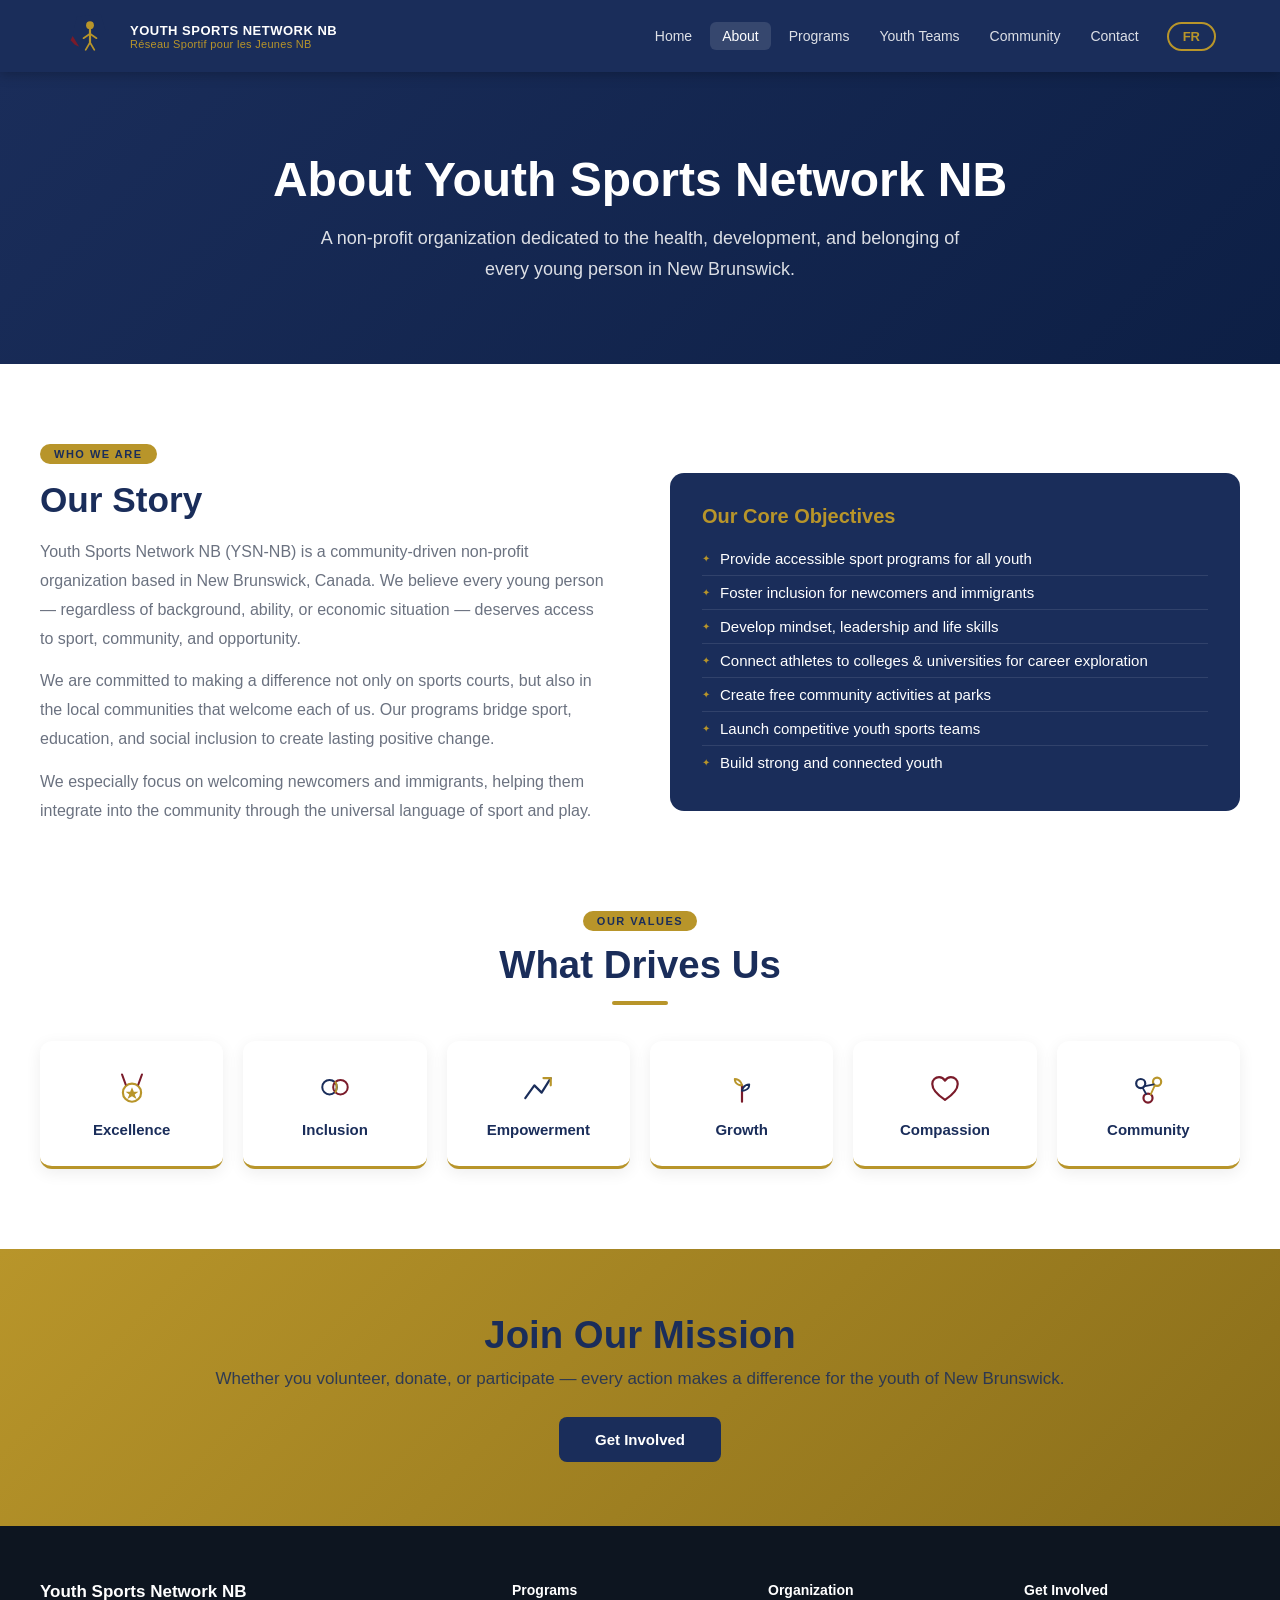
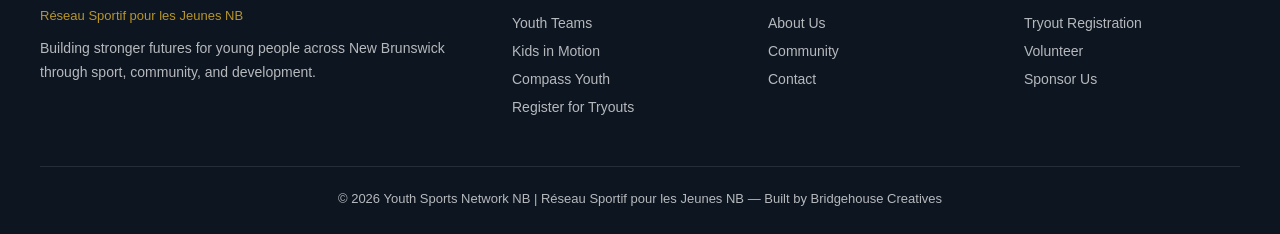
==== about.html @ af583e1d "Sharpen Core Objectives copy on About page Replace the vague "build a healthier, more connected NB" " ====
<!DOCTYPE html>
<html lang="en">
<head>
  <meta charset="UTF-8" />
  <meta name="viewport" content="width=device-width, initial-scale=1.0" />
  <title>About — Youth Sports Network NB</title>
  <link rel="stylesheet" href="style.css" />
</head>
<body>

<!-- HEADER -->
<header>
  <div class="header-inner">
    <a class="logo-wrap" href="index.html">
      <svg class="logo-svg" viewBox="0 0 120 120" xmlns="http://www.w3.org/2000/svg">
        <polygon points="30,15 85,10 95,45 80,75 60,90 35,85 20,60 25,35" fill="#1a2d5a"/>
        <polygon points="20,60 35,85 25,80 15,70" fill="#7a1b2a"/>
        <ellipse cx="60" cy="35" rx="9" ry="9" fill="#b8952a"/>
        <line x1="60" y1="44" x2="60" y2="75" stroke="#b8952a" stroke-width="5" stroke-linecap="round"/>
        <line x1="60" y1="55" x2="45" y2="65" stroke="#b8952a" stroke-width="4" stroke-linecap="round"/>
        <line x1="60" y1="55" x2="75" y2="65" stroke="#b8952a" stroke-width="4" stroke-linecap="round"/>
        <line x1="60" y1="75" x2="50" y2="92" stroke="#b8952a" stroke-width="4" stroke-linecap="round"/>
        <line x1="60" y1="75" x2="70" y2="92" stroke="#b8952a" stroke-width="4" stroke-linecap="round"/>
      </svg>
      <div class="logo-text">
        <div class="en-name" data-en="YOUTH SPORTS NETWORK NB" data-fr="RÉSEAU SPORTIF JEUNES NB">YOUTH SPORTS NETWORK NB</div>
        <div class="fr-name" data-en="Réseau Sportif pour les Jeunes NB" data-fr="Youth Sports Network NB">Réseau Sportif pour les Jeunes NB</div>
      </div>
    </a>
    <div class="hamburger" onclick="toggleNav()"><span></span><span></span><span></span></div>
    <nav id="main-nav">
      <a href="index.html" data-en="Home" data-fr="Accueil">Home</a>
      <a href="about.html" class="active" data-en="About" data-fr="À propos">About</a>
      <a href="programs.html" data-en="Programs" data-fr="Programmes">Programs</a>
      <a href="teams.html" data-en="Youth Teams" data-fr="Équipes Jeunes">Youth Teams</a>
      <a href="community.html" data-en="Community" data-fr="Communauté">Community</a>
      <a href="contact.html" data-en="Contact" data-fr="Contact">Contact</a>
      <button class="lang-btn" onclick="toggleLang()" id="lang-toggle">FR</button>
    </nav>
  </div>
</header>

<!-- PAGE HERO -->
<section class="page-hero">
  <h1 data-en="About Youth Sports Network NB" data-fr="À Propos du Réseau Sportif Jeunes NB">About Youth Sports Network NB</h1>
  <p data-en="A non-profit organization dedicated to the health, development, and belonging of every young person in New Brunswick." data-fr="Un organisme sans but lucratif dédié à la santé, au développement et à l'appartenance de chaque jeune au Nouveau-Brunswick.">A non-profit organization dedicated to the health, development, and belonging of every young person in New Brunswick.</p>
</section>

<!-- WHO WE ARE -->
<section class="section">
  <div class="container">
    <div class="two-col" style="margin-bottom:72px;">
      <div class="text-block">
        <span class="tag-inline" data-en="Who We Are" data-fr="Qui Nous Sommes">Who We Are</span>
        <h2 data-en="Our Story" data-fr="Notre Histoire">Our Story</h2>
        <p data-en="Youth Sports Network NB (YSN-NB) is a community-driven non-profit organization based in New Brunswick, Canada. We believe every young person — regardless of background, ability, or economic situation — deserves access to sport, community, and opportunity." data-fr="Le Réseau Sportif pour les Jeunes NB (YSN-NB) est un organisme sans but lucratif axé sur la communauté, établi au Nouveau-Brunswick, Canada. Nous croyons que chaque jeune — quelle que soit son origine, ses capacités ou sa situation économique — mérite d'avoir accès au sport, à la communauté et aux opportunités.">Youth Sports Network NB (YSN-NB) is a community-driven non-profit organization based in New Brunswick, Canada. We believe every young person — regardless of background, ability, or economic situation — deserves access to sport, community, and opportunity.</p>
        <p data-en="We are committed to making a difference not only on sports courts, but also in the local communities that welcome each of us. Our programs bridge sport, education, and social inclusion to create lasting positive change." data-fr="Nous nous engageons à faire une différence non seulement sur les terrains de sport, mais aussi dans les communautés locales qui nous accueillent. Nos programmes unissent sport, éducation et inclusion sociale pour créer un changement positif durable.">We are committed to making a difference not only on sports courts, but also in the local communities that welcome each of us. Our programs bridge sport, education, and social inclusion to create lasting positive change.</p>
        <p data-en="We especially focus on welcoming newcomers and immigrants, helping them integrate into the community through the universal language of sport and play." data-fr="Nous nous concentrons particulièrement sur l'accueil des nouveaux arrivants et des immigrants, en les aidant à s'intégrer dans la communauté grâce au langage universel du sport et du jeu.">We especially focus on welcoming newcomers and immigrants, helping them integrate into the community through the universal language of sport and play.</p>
      </div>
      <div class="highlight-box">
        <h3 data-en="Our Core Objectives" data-fr="Nos Objectifs Principaux">Our Core Objectives</h3>
        <ul>
          <li data-en="Provide accessible sport programs for all youth" data-fr="Offrir des programmes sportifs accessibles à tous les jeunes">Provide accessible sport programs for all youth</li>
          <li data-en="Foster inclusion for newcomers and immigrants" data-fr="Favoriser l'inclusion des nouveaux arrivants et immigrants">Foster inclusion for newcomers and immigrants</li>
          <li data-en="Develop mindset, leadership and life skills" data-fr="Développer la mentalité, le leadership et les compétences de vie">Develop mindset, leadership and life skills</li>
          <li data-en="Connect athletes to colleges &amp; universities for career exploration" data-fr="Mettre les athlètes en lien avec des collèges et universités pour explorer des carrières">Connect athletes to colleges &amp; universities for career exploration</li>
          <li data-en="Create free community activities at parks" data-fr="Créer des activités gratuites dans les parcs">Create free community activities at parks</li>
          <li data-en="Launch competitive youth sports teams" data-fr="Lancer des équipes sportives jeunesse compétitives">Launch competitive youth sports teams</li>
          <li data-en="Build strong and connected youth" data-fr="Bâtir des jeunes forts et connectés">Build strong and connected youth</li>
        </ul>
      </div>
    </div>

    <!-- VALUES -->
    <div class="section-title" style="margin-bottom:36px;">
      <span class="tag" data-en="Our Values" data-fr="Nos Valeurs">Our Values</span>
      <h2 data-en="What Drives Us" data-fr="Ce Qui Nous Anime">What Drives Us</h2>
      <div class="divider"></div>
    </div>
    <div class="values-grid" style="grid-template-columns:repeat(auto-fit,minmax(180px,1fr));">
      <div class="value-card">
        <div class="icon">
          <svg width="40" height="40" viewBox="0 0 44 44" fill="none">
            <circle cx="22" cy="26" r="10" stroke="#b8952a" stroke-width="2.4"/>
            <polygon points="22,20 24,25 29,25 25,28 27,33 22,30 17,33 19,28 15,25 20,25" fill="#b8952a"/>
            <path d="M15 17 L11 6 M29 17 L33 6" stroke="#7a1b2a" stroke-width="2.2" stroke-linecap="round"/>
          </svg>
        </div>
        <h4 data-en="Excellence" data-fr="Excellence">Excellence</h4>
      </div>
      <div class="value-card">
        <div class="icon">
          <svg width="40" height="40" viewBox="0 0 44 44" fill="none">
            <circle cx="16" cy="20" r="8" stroke="#1a2d5a" stroke-width="2.2"/>
            <circle cx="28" cy="20" r="8" stroke="#7a1b2a" stroke-width="2.2"/>
            <path d="M22 14 C24.5 16.5 24.5 23.5 22 26" stroke="#b8952a" stroke-width="2"/>
          </svg>
        </div>
        <h4 data-en="Inclusion" data-fr="Inclusion">Inclusion</h4>
      </div>
      <div class="value-card">
        <div class="icon">
          <svg width="40" height="40" viewBox="0 0 44 44" fill="none">
            <path d="M8 32 L18 18 L26 26 L36 10" stroke="#1a2d5a" stroke-width="2.4" stroke-linecap="round" stroke-linejoin="round" fill="none"/>
            <path d="M28 10 H36 V18" stroke="#b8952a" stroke-width="2.4" stroke-linecap="round" stroke-linejoin="round" fill="none"/>
          </svg>
        </div>
        <h4 data-en="Empowerment" data-fr="Autonomisation">Empowerment</h4>
      </div>
      <div class="value-card">
        <div class="icon">
          <svg width="40" height="40" viewBox="0 0 44 44" fill="none">
            <path d="M22 36 V18" stroke="#7a1b2a" stroke-width="2.4" stroke-linecap="round"/>
            <path d="M22 18 C22 18 14 18 14 11 C21 11 22 18 22 18 Z" stroke="#b8952a" stroke-width="2" stroke-linejoin="round" fill="none"/>
            <path d="M22 24 C22 24 30 24 30 17 C23 17 22 24 22 24 Z" stroke="#1a2d5a" stroke-width="2" stroke-linejoin="round" fill="none"/>
          </svg>
        </div>
        <h4 data-en="Growth" data-fr="Croissance">Growth</h4>
      </div>
      <div class="value-card">
        <div class="icon">
          <svg width="40" height="40" viewBox="0 0 44 44" fill="none">
            <path d="M22 34 C13 28 8 23 8 16.5 C8 12 11.5 9 15.5 9 C18.3 9 20.5 10.5 22 12.8 C23.5 10.5 25.7 9 28.5 9 C32.5 9 36 12 36 16.5 C36 23 31 28 22 34 Z" stroke="#7a1b2a" stroke-width="2.4" stroke-linejoin="round"/>
          </svg>
        </div>
        <h4 data-en="Compassion" data-fr="Compassion">Compassion</h4>
      </div>
      <div class="value-card">
        <div class="icon">
          <svg width="40" height="40" viewBox="0 0 44 44" fill="none">
            <circle cx="14" cy="16" r="5" stroke="#1a2d5a" stroke-width="2.4"/>
            <circle cx="32" cy="14" r="4.5" stroke="#b8952a" stroke-width="2.4"/>
            <circle cx="22" cy="32" r="5" stroke="#7a1b2a" stroke-width="2.4"/>
            <line x1="17.5" y1="19" x2="28.5" y2="17" stroke="#1a2d5a" stroke-width="2" stroke-linecap="round"/>
            <line x1="16" y1="20.5" x2="20" y2="27.5" stroke="#1a2d5a" stroke-width="2" stroke-linecap="round"/>
            <line x1="29.5" y1="18" x2="25" y2="28" stroke="#b8952a" stroke-width="2" stroke-linecap="round"/>
          </svg>
        </div>
        <h4 data-en="Community" data-fr="Communauté">Community</h4>
      </div>
    </div>
  </div>
</section>

<!-- CTA -->
<section class="cta-banner">
  <div class="container">
    <h2 data-en="Join Our Mission" data-fr="Rejoignez Notre Mission">Join Our Mission</h2>
    <p data-en="Whether you volunteer, donate, or participate — every action makes a difference for the youth of New Brunswick." data-fr="Que vous soyez bénévole, donateur ou participant — chaque action fait une différence pour les jeunes du Nouveau-Brunswick.">Whether you volunteer, donate, or participate — every action makes a difference for the youth of New Brunswick.</p>
    <a href="contact.html" class="btn-dark" data-en="Get Involved" data-fr="Impliquez-Vous">Get Involved</a>
  </div>
</section>

<!-- FOOTER -->
<footer>
  <div class="footer-grid">
    <div class="footer-brand">
      <div class="brand-name" data-en="Youth Sports Network NB" data-fr="Réseau Sportif pour les Jeunes NB">Youth Sports Network NB</div>
      <div class="brand-fr" data-en="Réseau Sportif pour les Jeunes NB" data-fr="Youth Sports Network NB">Réseau Sportif pour les Jeunes NB</div>
      <p data-en="Building stronger futures for young people across New Brunswick through sport, community, and development." data-fr="Bâtir un avenir meilleur pour les jeunes du Nouveau-Brunswick grâce au sport, à la communauté et au développement.">Building stronger futures for young people across New Brunswick through sport, community, and development.</p>
    </div>
    <div class="footer-col">
      <h4 data-en="Programs" data-fr="Programmes">Programs</h4>
      <ul>
        <li><a href="teams.html" data-en="Youth Teams" data-fr="Équipes Jeunes">Youth Teams</a></li>
        <li><a href="programs.html" data-en="Kids in Motion" data-fr="Enfants en Mouvement">Kids in Motion</a></li>
        <li><a href="programs.html" data-en="Compass Youth" data-fr="Jeunesse Compass">Compass Youth</a></li>
        <li><a href="tryouts.html" data-en="Register for Tryouts" data-fr="Inscription aux Tryouts">Register for Tryouts</a></li>
      </ul>
    </div>
    <div class="footer-col">
      <h4 data-en="Organization" data-fr="Organisation">Organization</h4>
      <ul>
        <li><a href="about.html" data-en="About Us" data-fr="À Propos">About Us</a></li>
        <li><a href="community.html" data-en="Community" data-fr="Communauté">Community</a></li>
        <li><a href="contact.html" data-en="Contact" data-fr="Contact">Contact</a></li>
      </ul>
    </div>
    <div class="footer-col">
      <h4 data-en="Get Involved" data-fr="Impliquez-Vous">Get Involved</h4>
      <ul>
        <li><a href="tryouts.html" data-en="Tryout Registration" data-fr="Inscription Tryouts">Tryout Registration</a></li>
        <li><a href="contact.html" data-en="Volunteer" data-fr="Bénévole">Volunteer</a></li>
        <li><a href="contact.html" data-en="Sponsor Us" data-fr="Commanditez-Nous">Sponsor Us</a></li>
      </ul>
    </div>
  </div>
  <div class="footer-bottom">
    <p>© 2026 Youth Sports Network NB | Réseau Sportif pour les Jeunes NB — <span data-en="Built by Bridgehouse Creatives" data-fr="Conçu par Bridgehouse Creatives">Built by Bridgehouse Creatives</span></p>
  </div>
</footer>
<script src="lang.js"></script>
</body>
</html>
---- style.css ----
/* ─── CSS Variables ─────────────────────────────────────────── */
:root {
  --navy:  #1a2d5a;
  --gold:  #b8952a;
  --red:   #7a1b2a;
  --white: #ffffff;
  --light: #f4f6fa;
  --gray:  #6b7280;
  --border:#e2e8f0;
}

/* ─── Reset & Base ──────────────────────────────────────────── */
*, *::before, *::after { box-sizing: border-box; margin: 0; padding: 0; }
html { scroll-behavior: smooth; }
body { font-family: 'Segoe UI', Arial, sans-serif; color: #1a1a2e; background: var(--white); }
a { text-decoration: none; color: inherit; }
img { max-width: 100%; display: block; }
ul { list-style: none; }

/* ─── Header ────────────────────────────────────────────────── */
header {
  background: var(--navy);
  position: sticky; top: 0; z-index: 1000;
  box-shadow: 0 2px 12px rgba(0,0,0,0.25);
}
.header-inner {
  max-width: 1200px; margin: 0 auto;
  display: flex; align-items: center;
  justify-content: space-between;
  padding: 0 24px; height: 72px;
}
.logo-wrap { display: flex; align-items: center; gap: 14px; }
.logo-svg { width: 52px; height: 52px; flex-shrink: 0; }
.logo-text .en-name { font-size: 13px; font-weight: 700; color: var(--white); letter-spacing:.5px; }
.logo-text .fr-name { font-size: 11px; color: var(--gold); letter-spacing:.3px; }

nav { display: flex; align-items: center; gap: 6px; flex-wrap: wrap; }
nav a {
  color: rgba(255,255,255,0.85); font-size: 14px; font-weight: 500;
  padding: 6px 12px; border-radius: 6px; transition: all .2s;
}
nav a:hover, nav a.active { color: var(--white); background: rgba(255,255,255,0.12); }

.lang-btn {
  border: 2px solid var(--gold); color: var(--gold);
  background: transparent; padding: 5px 14px;
  border-radius: 20px; font-size: 13px; font-weight: 700;
  cursor: pointer; transition: all .2s; margin-left: 10px;
}
.lang-btn:hover { background: var(--gold); color: var(--navy); }

.hamburger { display: none; flex-direction: column; gap: 5px; cursor: pointer; padding: 6px; }
.hamburger span { width: 24px; height: 2px; background: var(--white); border-radius: 2px; transition: .3s; }

/* ─── Hero ──────────────────────────────────────────────────── */
.hero {
  background: linear-gradient(135deg, var(--navy) 0%, #0d1f45 60%, #1a3a6b 100%);
  color: var(--white); text-align: center;
  padding: 100px 24px 80px; position: relative; overflow: hidden;
}
.hero::before {
  content: ''; position: absolute; inset: 0;
  background: radial-gradient(ellipse at 30% 50%, rgba(184,149,42,0.15) 0%, transparent 60%),
              radial-gradient(ellipse at 70% 20%, rgba(122,27,42,0.1) 0%, transparent 50%);
}
.hero-content { position: relative; max-width: 800px; margin: 0 auto; }
.hero-badge {
  display: inline-block; background: var(--gold); color: var(--navy);
  font-size: 12px; font-weight: 700; letter-spacing: 1.5px;
  padding: 5px 16px; border-radius: 20px; margin-bottom: 20px; text-transform: uppercase;
}
.hero h1 { font-size: clamp(2rem,5vw,3.2rem); font-weight: 800; line-height: 1.15; margin-bottom: 20px; }
.hero h1 span { color: var(--gold); }
.hero p { font-size: 18px; opacity: .85; max-width: 620px; margin: 0 auto 36px; line-height: 1.7; }
.hero-btns { display: flex; gap: 14px; justify-content: center; flex-wrap: wrap; }

/* ─── Page Hero (inner pages) ───────────────────────────────── */
.page-hero {
  background: linear-gradient(135deg, var(--navy), #0d1f45);
  color: var(--white); padding: 80px 24px; text-align: center;
}
.page-hero h1 { font-size: clamp(2rem,4vw,3rem); font-weight: 800; margin-bottom: 16px; }
.page-hero p { font-size: 18px; opacity: .85; max-width: 640px; margin: 0 auto; line-height: 1.7; }

/* ─── Buttons ───────────────────────────────────────────────── */
.btn-primary {
  background: var(--gold); color: var(--navy);
  padding: 14px 32px; border-radius: 8px; font-weight: 700; font-size: 15px;
  transition: all .2s; border: 2px solid var(--gold); display: inline-block;
}
.btn-primary:hover { background: #d4a832; border-color: #d4a832; transform: translateY(-2px); }
.btn-outline {
  background: transparent; color: var(--white); border: 2px solid rgba(255,255,255,.5);
  padding: 14px 32px; border-radius: 8px; font-weight: 600; font-size: 15px;
  transition: all .2s; display: inline-block;
}
.btn-outline:hover { border-color: var(--white); background: rgba(255,255,255,0.1); }
.btn-dark {
  background: var(--navy); color: var(--white);
  padding: 14px 36px; border-radius: 8px; font-weight: 700; font-size: 15px;
  transition: background .2s; display: inline-block;
}
.btn-dark:hover { background: #0d1f45; }
.btn-navy {
  background: var(--navy); color: var(--white);
  padding: 12px 28px; border-radius: 8px; font-weight: 700; font-size: 14px;
  display: inline-block; transition: background .2s;
}
.btn-navy:hover { background: #0d1f45; }

/* ─── Section ───────────────────────────────────────────────── */
.section { padding: 80px 24px; }
.section-alt { background: var(--light); }
.container { max-width: 1200px; margin: 0 auto; }
.section-title { text-align: center; margin-bottom: 56px; }
.section-title .tag {
  display: inline-block; background: var(--gold); color: var(--navy);
  font-size: 11px; font-weight: 700; letter-spacing: 1.5px;
  padding: 4px 14px; border-radius: 20px; margin-bottom: 12px; text-transform: uppercase;
}
.section-title h2 { font-size: clamp(1.6rem,3vw,2.4rem); color: var(--navy); font-weight: 800; }
.section-title p { color: var(--gray); margin-top: 12px; font-size: 16px; max-width: 620px; margin-left: auto; margin-right: auto; }
.divider { width: 56px; height: 4px; background: var(--gold); border-radius: 2px; margin: 14px auto 0; }

/* ─── Cards ─────────────────────────────────────────────────── */
.cards-3 { display: grid; grid-template-columns: repeat(auto-fit, minmax(280px, 1fr)); gap: 28px; }
.card {
  background: var(--white); border-radius: 14px;
  padding: 36px 28px; box-shadow: 0 4px 20px rgba(0,0,0,0.07);
  border-top: 4px solid var(--gold); transition: transform .2s, box-shadow .2s;
}
.card:hover { transform: translateY(-4px); box-shadow: 0 10px 32px rgba(0,0,0,0.12); }
.card-icon { font-size: 40px; margin-bottom: 18px; }
.card h3 { font-size: 18px; color: var(--navy); font-weight: 700; margin-bottom: 10px; }
.card p { color: var(--gray); line-height: 1.7; font-size: 15px; }
.card.red-top { border-top-color: var(--red); }
.card.navy-top { border-top-color: var(--navy); }

/* ─── Programs Grid ─────────────────────────────────────────── */
.programs-grid { display: grid; grid-template-columns: repeat(auto-fit, minmax(320px, 1fr)); gap: 32px; }
.prog-card { border-radius: 16px; overflow: hidden; box-shadow: 0 6px 24px rgba(0,0,0,0.1); transition: transform .2s; }
.prog-card:hover { transform: translateY(-4px); }
.prog-header { padding: 36px 32px 28px; color: var(--white); }
.prog-header.navy { background: var(--navy); }
.prog-header.gold  { background: linear-gradient(135deg,#8a6e1a,var(--gold)); }
.prog-header.red   { background: var(--red); }
.prog-icon { font-size: 42px; margin-bottom: 14px; }
.prog-header h3 { font-size: 21px; font-weight: 800; margin-bottom: 8px; }
.prog-header .sub { font-size: 13px; opacity: .8; }
.prog-body { padding: 28px 32px; background: var(--white); }
.prog-body p { color: var(--gray); line-height: 1.75; margin-bottom: 16px; font-size: 15px; }
.prog-tags { display: flex; flex-wrap: wrap; gap: 8px; margin-bottom: 20px; }
.tag-chip { background: var(--light); color: var(--navy); font-size: 12px; font-weight: 600; padding: 4px 12px; border-radius: 20px; }
.prog-link {
  display: inline-flex; align-items: center; gap: 8px;
  color: var(--navy); font-weight: 700; font-size: 14px;
  border-bottom: 2px solid var(--gold); padding-bottom: 2px; transition: gap .2s;
}
.prog-link:hover { gap: 12px; }

/* ─── Two Column ────────────────────────────────────────────── */
.two-col { display: grid; grid-template-columns: 1fr 1fr; gap: 60px; align-items: center; }
.text-block h2 { font-size: clamp(1.5rem,3vw,2.2rem); color: var(--navy); font-weight: 800; margin-bottom: 18px; }
.text-block p { color: var(--gray); line-height: 1.8; margin-bottom: 14px; }

/* ─── Highlight Box ─────────────────────────────────────────── */
.highlight-box { background: var(--navy); color: var(--white); border-radius: 14px; padding: 32px; }
.highlight-box h3 { font-size: 20px; font-weight: 700; margin-bottom: 14px; color: var(--gold); }
.highlight-box ul li {
  padding: 8px 0; border-bottom: 1px solid rgba(255,255,255,0.1);
  font-size: 15px; display: flex; align-items: center; gap: 10px;
}
.highlight-box ul li:last-child { border-bottom: none; }
.highlight-box ul li::before { content: '✦'; color: var(--gold); font-size: 10px; flex-shrink:0; }

/* ─── Stats Bar ─────────────────────────────────────────────── */
.stats-bar { background: var(--navy); padding: 48px 24px; }
.stats-inner { max-width: 1000px; margin: 0 auto; display: grid; grid-template-columns: repeat(auto-fit,minmax(160px,1fr)); gap: 32px; text-align: center; }
.stat-num { font-size: 42px; font-weight: 800; color: var(--gold); }
.stat-label { font-size: 14px; color: rgba(255,255,255,0.75); margin-top: 4px; }

/* ─── CTA Banner ────────────────────────────────────────────── */
.cta-banner { background: linear-gradient(135deg,var(--gold),#8a6e1a); padding: 64px 24px; text-align: center; color: var(--navy); }
.cta-banner h2 { font-size: clamp(1.5rem,3vw,2.4rem); font-weight: 800; margin-bottom: 12px; }
.cta-banner p { font-size: 17px; margin-bottom: 28px; opacity: .85; }

/* ─── Teams ─────────────────────────────────────────────────── */
.teams-grid { display: grid; grid-template-columns: repeat(auto-fit,minmax(300px,1fr)); gap: 32px; margin-bottom: 56px; }
.team-card { border-radius: 16px; overflow: hidden; box-shadow: 0 6px 24px rgba(0,0,0,0.1); }
.team-header { padding: 40px 32px; color: var(--white); text-align: center; }
.team-header.soccer { background: linear-gradient(135deg,var(--navy),#2a4a8a); }
.team-header.basketball { background: linear-gradient(135deg,var(--red),#a0293a); }
.team-header .sport-icon { font-size: 56px; margin-bottom: 14px; }
.team-header h3 { font-size: 22px; font-weight: 800; }
.team-header .launch { background: var(--gold); color: var(--navy); font-size: 12px; font-weight: 700; padding: 4px 14px; border-radius: 20px; margin-top: 10px; display: inline-block; }
.team-body { padding: 28px 32px; background: var(--white); }
.team-body p { color: var(--gray); line-height: 1.7; margin-bottom: 16px; }

/* ─── Forms ─────────────────────────────────────────────────── */
.form-wrap {
  background: var(--white); border-radius: 16px;
  box-shadow: 0 6px 32px rgba(0,0,0,0.1); padding: 48px 40px;
  max-width: 760px; margin: 0 auto;
}
.form-wrap h2 { color: var(--navy); font-size: 26px; font-weight: 800; margin-bottom: 8px; text-align: center; }
.form-wrap .form-sub { color: var(--gray); text-align: center; margin-bottom: 32px; font-size: 15px; }
.form-grid { display: grid; grid-template-columns: 1fr 1fr; gap: 18px; }
.form-group { display: flex; flex-direction: column; gap: 6px; }
.form-group.full { grid-column: 1 / -1; }
label { font-size: 13px; font-weight: 600; color: var(--navy); }
input, select, textarea {
  border: 2px solid var(--border); border-radius: 8px;
  padding: 10px 14px; font-size: 15px; font-family: inherit;
  transition: border-color .2s; width: 100%; background: var(--white);
}
input:focus, select:focus, textarea:focus { outline: none; border-color: var(--gold); }
textarea { resize: vertical; min-height: 90px; }
.form-submit {
  background: var(--navy); color: var(--white); border: none;
  padding: 14px 40px; border-radius: 8px; font-size: 16px; font-weight: 700;
  cursor: pointer; width: 100%; margin-top: 10px; transition: background .2s;
}
.form-submit:hover { background: #0d1f45; }
.success-msg {
  display: none; background: #d1fae5; border: 1px solid #6ee7b7;
  color: #065f46; padding: 14px 20px; border-radius: 8px;
  font-weight: 600; text-align: center; margin-top: 16px;
}

/* ─── Sponsors ──────────────────────────────────────────────── */
.sponsors-row { display: flex; flex-wrap: wrap; justify-content: center; align-items: center; gap: 32px; }
.sponsor-placeholder {
  width: 150px; height: 70px; border: 2px dashed var(--border);
  border-radius: 10px; display: flex; align-items: center; justify-content: center;
  color: var(--gray); font-size: 12px; font-weight: 600; text-align: center; padding: 8px;
  transition: border-color .2s;
}
.sponsor-placeholder:hover { border-color: var(--gold); }

/* ─── Values Grid ───────────────────────────────────────────── */
.values-grid { display: grid; grid-template-columns: repeat(auto-fit,minmax(200px,1fr)); gap: 20px; }
.value-card { background: var(--white); border-radius: 12px; padding: 28px 20px; text-align: center; box-shadow: 0 4px 16px rgba(0,0,0,0.07); border-bottom: 3px solid var(--gold); }
.value-card .icon { display: flex; justify-content: center; margin-bottom: 12px; }
.value-card h4 { color: var(--navy); font-weight: 700; font-size: 15px; }

/* ─── Newcomers Visual ──────────────────────────────────────── */
.newcomers-visual { background: var(--navy); border-radius: 16px; padding: 48px 40px; color: var(--white); text-align: center; }
.newcomers-visual .flags { font-size: 40px; margin-bottom: 16px; letter-spacing: 8px; }
.newcomers-visual h3 { font-size: 24px; font-weight: 800; color: var(--gold); margin-bottom: 14px; }
.newcomers-visual p { opacity: .85; line-height: 1.7; }

/* ─── Footer ────────────────────────────────────────────────── */
footer { background: #0d1520; color: rgba(255,255,255,0.7); padding: 56px 24px 28px; }
.footer-grid { max-width: 1200px; margin: 0 auto; display: grid; grid-template-columns: 2fr 1fr 1fr 1fr; gap: 40px; margin-bottom: 40px; }
.footer-brand .brand-name { color: var(--white); font-size: 17px; font-weight: 800; margin-bottom: 6px; }
.footer-brand .brand-fr { color: var(--gold); font-size: 13px; margin-bottom: 14px; }
.footer-brand p { font-size: 14px; line-height: 1.7; }
.footer-col h4 { color: var(--white); font-size: 14px; font-weight: 700; margin-bottom: 16px; }
.footer-col ul li { margin-bottom: 10px; }
.footer-col ul li a { font-size: 14px; transition: color .2s; }
.footer-col ul li a:hover { color: var(--gold); }
.footer-bottom { border-top: 1px solid rgba(255,255,255,0.1); padding-top: 24px; text-align: center; font-size: 13px; max-width: 1200px; margin: 0 auto; }

/* ─── Responsive ────────────────────────────────────────────── */
@media (max-width: 900px) {
  .hamburger { display: flex; }
  nav {
    position: fixed; top: 72px; left: 0; right: 0;
    background: var(--navy); flex-direction: column;
    padding: 20px; gap: 4px; transform: translateY(-120%);
    transition: transform .3s; box-shadow: 0 8px 24px rgba(0,0,0,0.3);
    z-index: 999;
  }
  nav.open { transform: translateY(0); }
  nav a { width: 100%; padding: 12px 16px; }
  .lang-btn { margin: 8px 0 0; }
  .footer-grid { grid-template-columns: 1fr 1fr; }
  .two-col { grid-template-columns: 1fr; }
}
@media (max-width: 560px) {
  .form-grid { grid-template-columns: 1fr; }
  .form-group.full { grid-column: 1; }
  .footer-grid { grid-template-columns: 1fr; }
  .form-wrap { padding: 32px 20px; }
}

/* ─── Inline tag utility ────────────────────────────────────── */
.tag-inline {
  display: inline-block; background: var(--gold); color: var(--navy);
  font-size: 11px; font-weight: 700; letter-spacing: 1.5px;
  padding: 4px 14px; border-radius: 20px; margin-bottom: 16px; text-transform: uppercase;
}
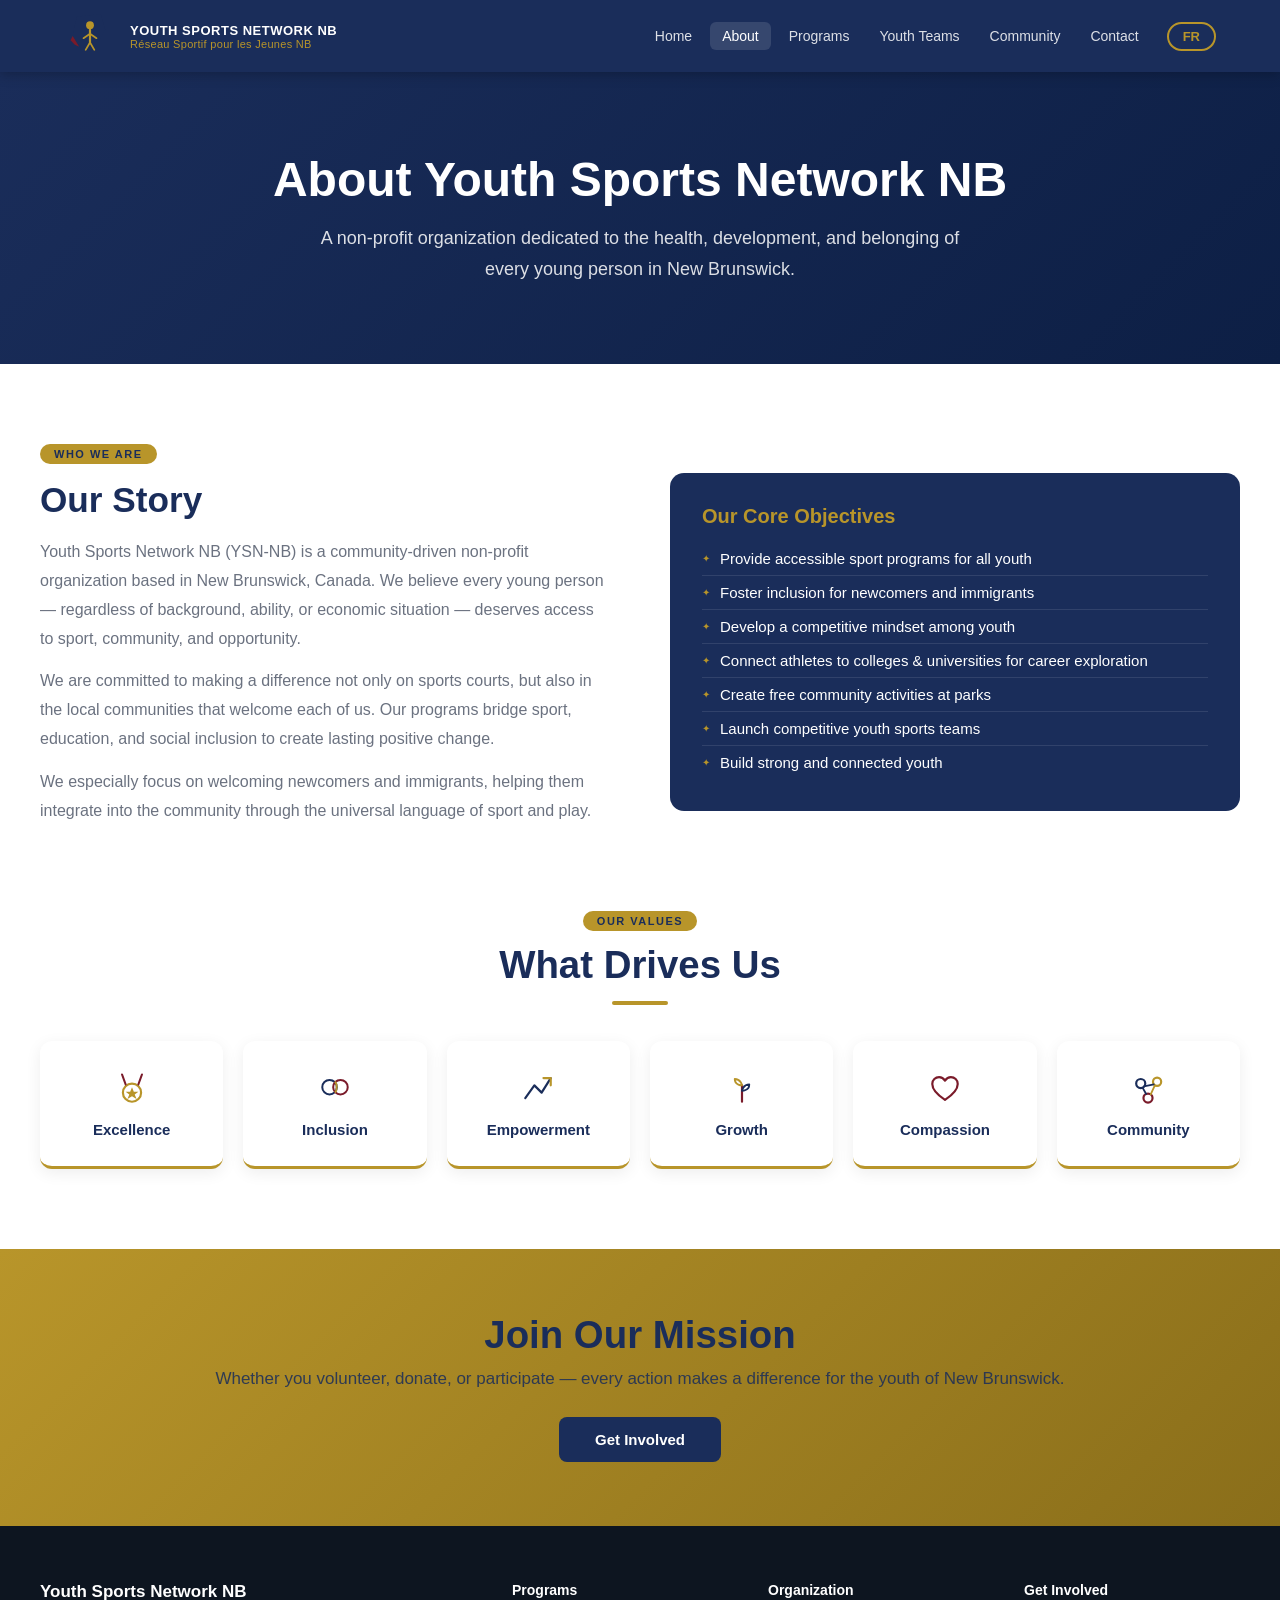
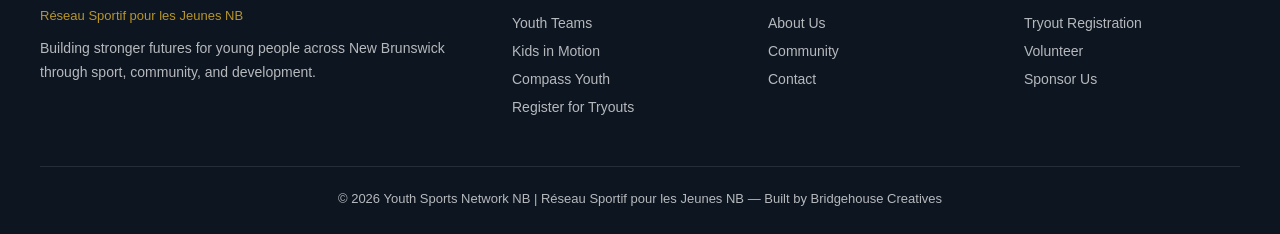
==== commit 308ad29a: "Reword Core Objectives bullet to focus on competitive mindset https://claude.ai/code/session_01Vn1Q6" ====
--- a/about.html
+++ b/about.html
@@ -62,7 +62,7 @@
         <ul>
           <li data-en="Provide accessible sport programs for all youth" data-fr="Offrir des programmes sportifs accessibles à tous les jeunes">Provide accessible sport programs for all youth</li>
           <li data-en="Foster inclusion for newcomers and immigrants" data-fr="Favoriser l'inclusion des nouveaux arrivants et immigrants">Foster inclusion for newcomers and immigrants</li>
-          <li data-en="Develop mindset, leadership and life skills" data-fr="Développer la mentalité, le leadership et les compétences de vie">Develop mindset, leadership and life skills</li>
+          <li data-en="Develop a competitive mindset among youth" data-fr="Développer un esprit compétitif chez les jeunes">Develop a competitive mindset among youth</li>
           <li data-en="Connect athletes to colleges &amp; universities for career exploration" data-fr="Mettre les athlètes en lien avec des collèges et universités pour explorer des carrières">Connect athletes to colleges &amp; universities for career exploration</li>
           <li data-en="Create free community activities at parks" data-fr="Créer des activités gratuites dans les parcs">Create free community activities at parks</li>
           <li data-en="Launch competitive youth sports teams" data-fr="Lancer des équipes sportives jeunesse compétitives">Launch competitive youth sports teams</li>
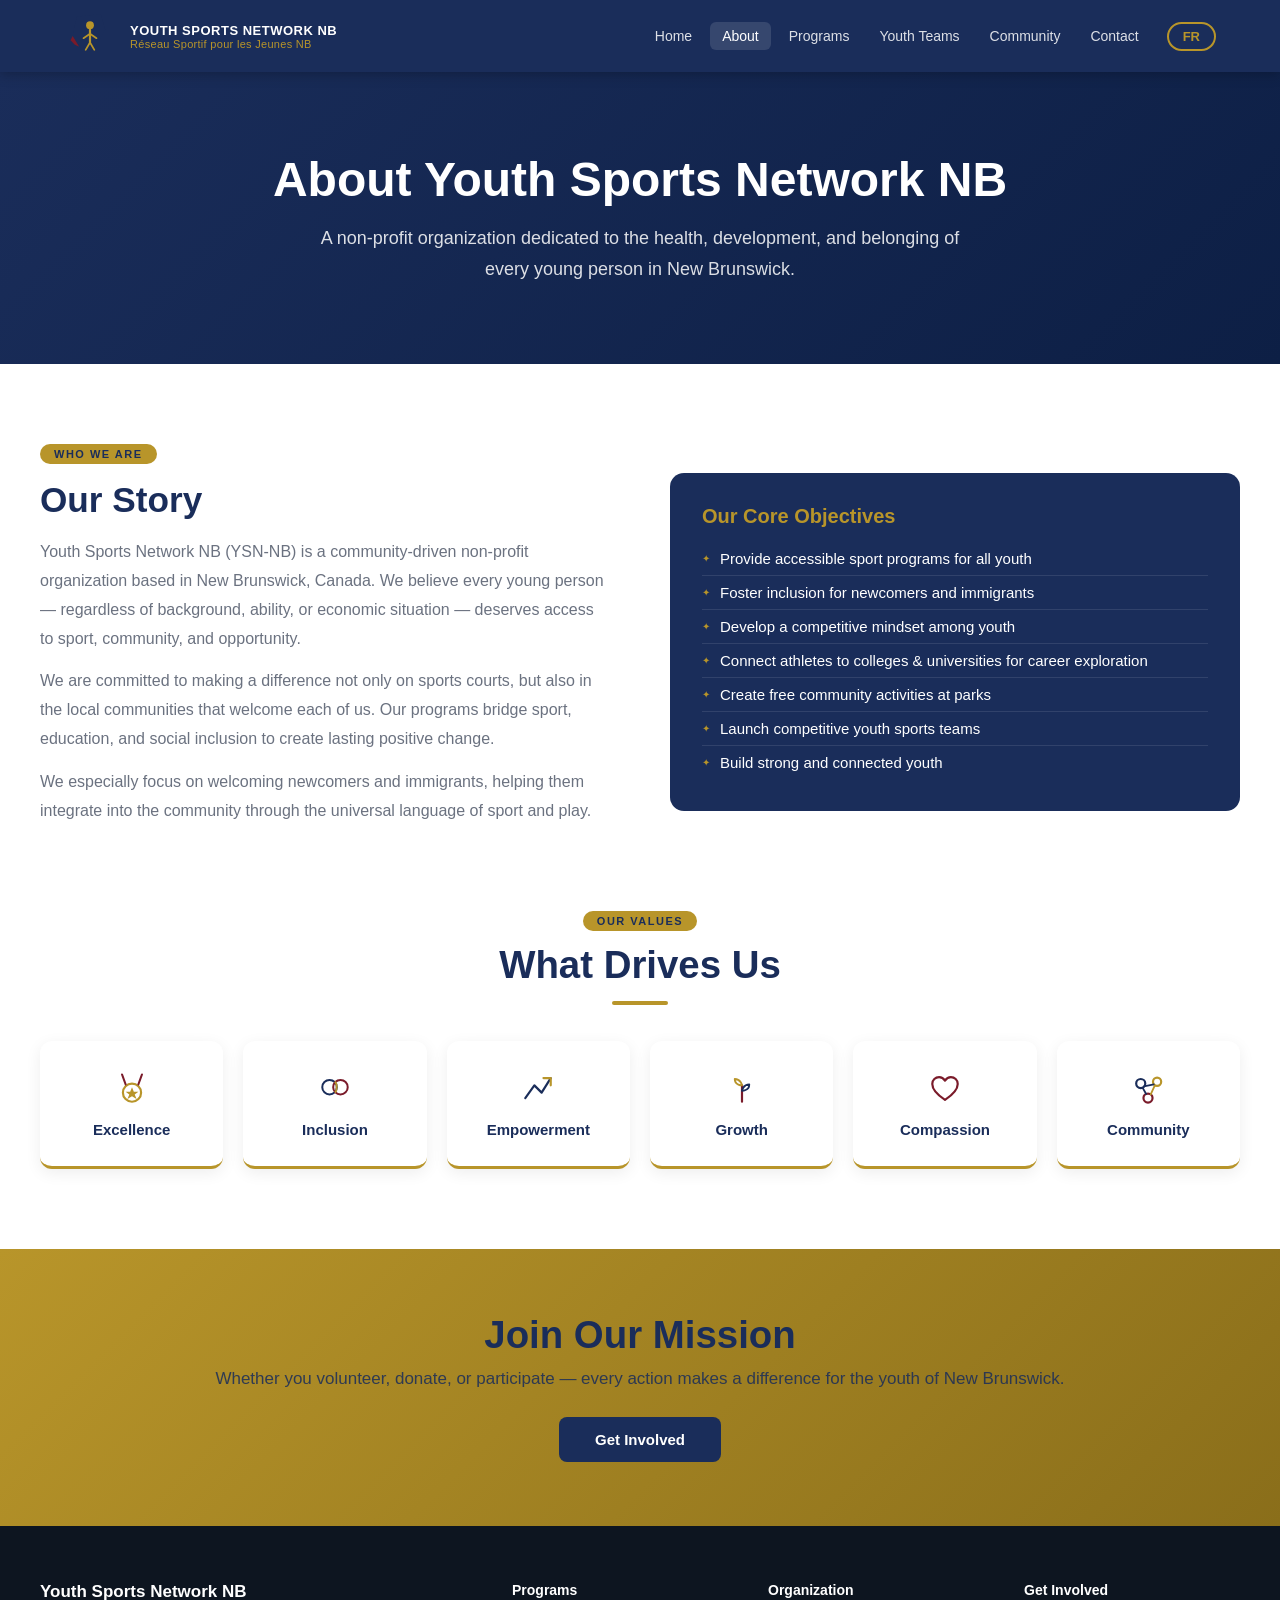
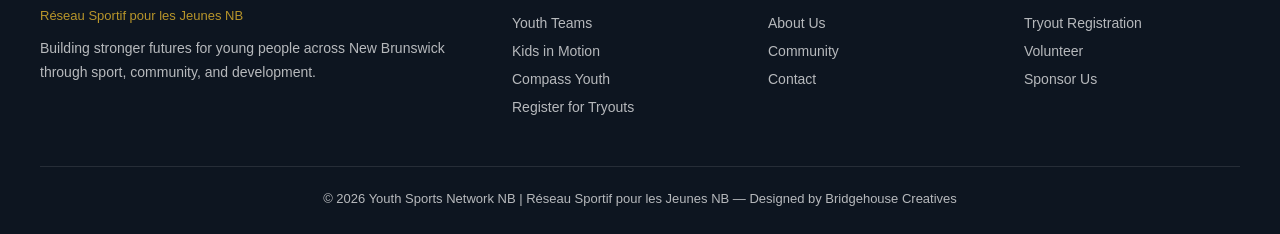
==== commit 8e2367d3: "Change footer credit from "Built by" to "Designed by" https://claude.ai/code/session_01Vn1Q6hd7THg7n" ====
--- a/about.html
+++ b/about.html
@@ -186,7 +186,7 @@
     </div>
   </div>
   <div class="footer-bottom">
-    <p>© 2026 Youth Sports Network NB | Réseau Sportif pour les Jeunes NB — <span data-en="Built by Bridgehouse Creatives" data-fr="Conçu par Bridgehouse Creatives">Built by Bridgehouse Creatives</span></p>
+    <p>© 2026 Youth Sports Network NB | Réseau Sportif pour les Jeunes NB — <span data-en="Designed by Bridgehouse Creatives" data-fr="Conçu par Bridgehouse Creatives">Designed by Bridgehouse Creatives</span></p>
   </div>
 </footer>
 <script src="lang.js"></script>
--- a/style.css
+++ b/style.css
@@ -237,6 +237,14 @@
 }
 .sponsor-placeholder:hover { border-color: var(--gold); }
 
+.sponsors-marquee { overflow: hidden; position: relative; width: 100%; -webkit-mask-image: linear-gradient(90deg, transparent, #000 8%, #000 92%, transparent); mask-image: linear-gradient(90deg, transparent, #000 8%, #000 92%, transparent); }
+.sponsors-track { display: flex; align-items: center; gap: 32px; width: max-content; animation: sponsors-scroll 28s linear infinite; }
+.sponsors-marquee:hover .sponsors-track { animation-play-state: paused; }
+@keyframes sponsors-scroll {
+  from { transform: translateX(0); }
+  to { transform: translateX(-50%); }
+}
+
 /* ─── Values Grid ───────────────────────────────────────────── */
 .values-grid { display: grid; grid-template-columns: repeat(auto-fit,minmax(200px,1fr)); gap: 20px; }
 .value-card { background: var(--white); border-radius: 12px; padding: 28px 20px; text-align: center; box-shadow: 0 4px 16px rgba(0,0,0,0.07); border-bottom: 3px solid var(--gold); }
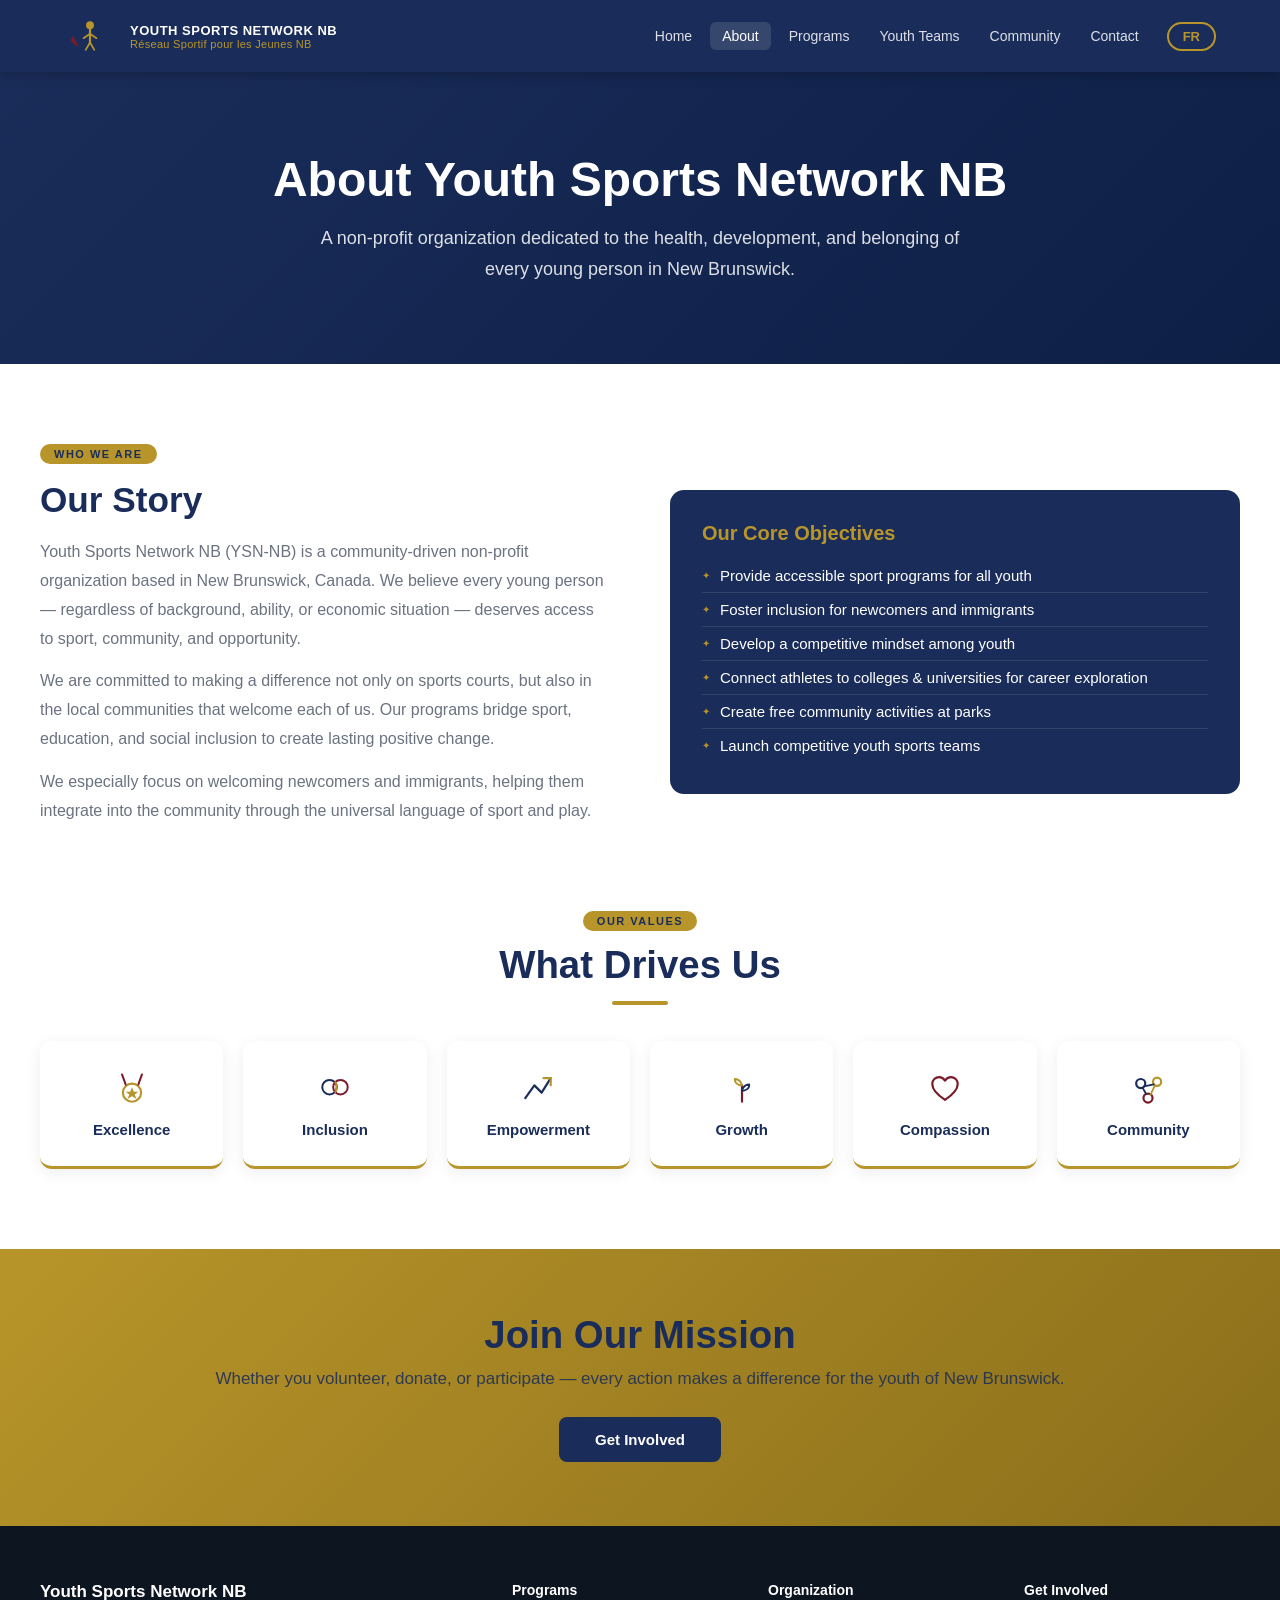
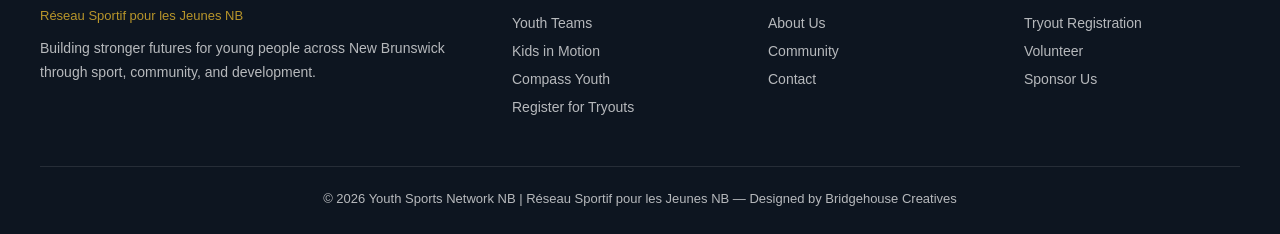
==== commit ca843834: "Remove last Core Objectives bullet on About page https://claude.ai/code/session_01Vn1Q6hd7THg7neVy2D" ====
--- a/about.html
+++ b/about.html
@@ -66,7 +66,6 @@
           <li data-en="Connect athletes to colleges &amp; universities for career exploration" data-fr="Mettre les athlètes en lien avec des collèges et universités pour explorer des carrières">Connect athletes to colleges &amp; universities for career exploration</li>
           <li data-en="Create free community activities at parks" data-fr="Créer des activités gratuites dans les parcs">Create free community activities at parks</li>
           <li data-en="Launch competitive youth sports teams" data-fr="Lancer des équipes sportives jeunesse compétitives">Launch competitive youth sports teams</li>
-          <li data-en="Build strong and connected youth" data-fr="Bâtir des jeunes forts et connectés">Build strong and connected youth</li>
         </ul>
       </div>
     </div>
--- a/style.css
+++ b/style.css
@@ -237,14 +237,6 @@
 }
 .sponsor-placeholder:hover { border-color: var(--gold); }
 
-.sponsors-marquee { overflow: hidden; position: relative; width: 100%; -webkit-mask-image: linear-gradient(90deg, transparent, #000 8%, #000 92%, transparent); mask-image: linear-gradient(90deg, transparent, #000 8%, #000 92%, transparent); }
-.sponsors-track { display: flex; align-items: center; gap: 32px; width: max-content; animation: sponsors-scroll 28s linear infinite; }
-.sponsors-marquee:hover .sponsors-track { animation-play-state: paused; }
-@keyframes sponsors-scroll {
-  from { transform: translateX(0); }
-  to { transform: translateX(-50%); }
-}
-
 /* ─── Values Grid ───────────────────────────────────────────── */
 .values-grid { display: grid; grid-template-columns: repeat(auto-fit,minmax(200px,1fr)); gap: 20px; }
 .value-card { background: var(--white); border-radius: 12px; padding: 28px 20px; text-align: center; box-shadow: 0 4px 16px rgba(0,0,0,0.07); border-bottom: 3px solid var(--gold); }
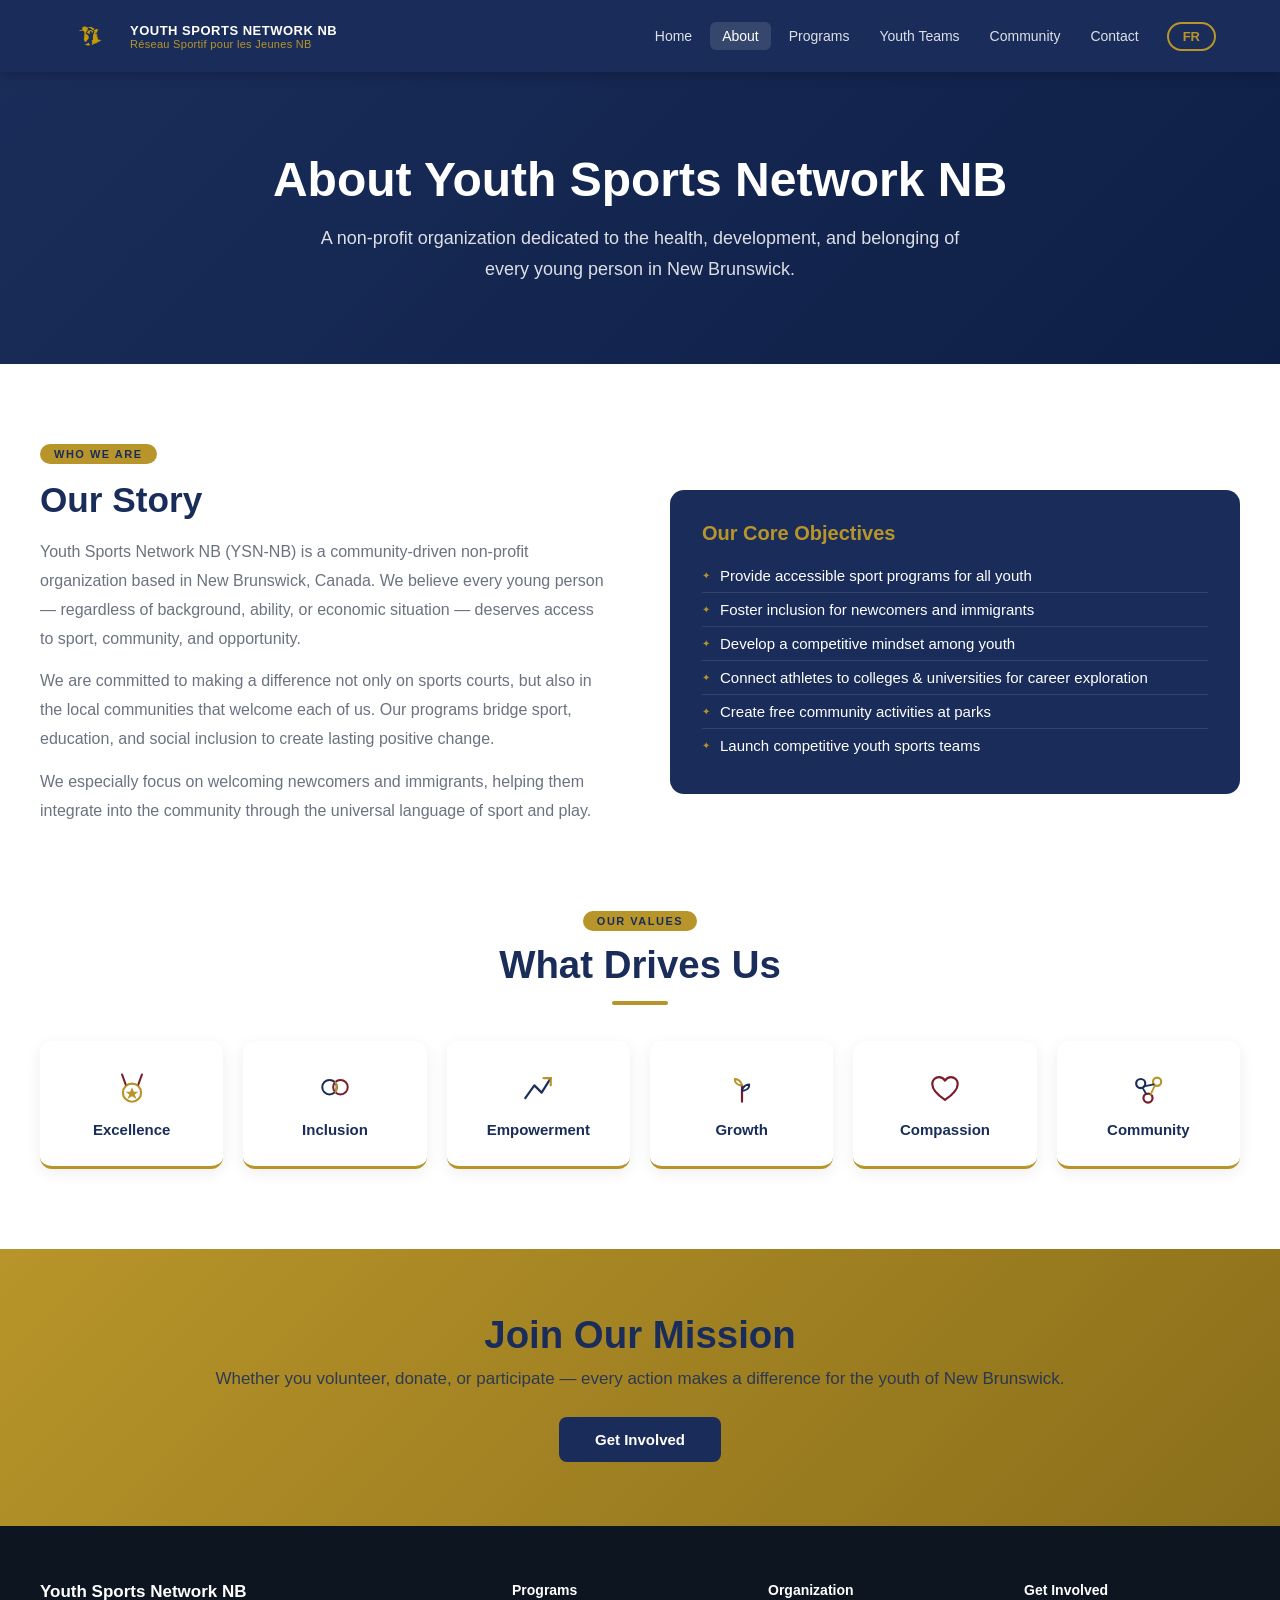
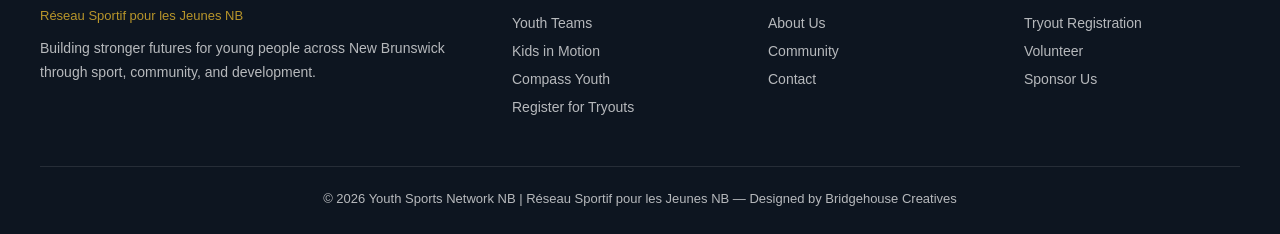
==== commit 779060ef: "Replace header logo SVG with official Youth Sports NB logo image Swap the placeholder geometric SVG " ====
--- a/about.html
+++ b/about.html
@@ -12,16 +12,7 @@
 <header>
   <div class="header-inner">
     <a class="logo-wrap" href="index.html">
-      <svg class="logo-svg" viewBox="0 0 120 120" xmlns="http://www.w3.org/2000/svg">
-        <polygon points="30,15 85,10 95,45 80,75 60,90 35,85 20,60 25,35" fill="#1a2d5a"/>
-        <polygon points="20,60 35,85 25,80 15,70" fill="#7a1b2a"/>
-        <ellipse cx="60" cy="35" rx="9" ry="9" fill="#b8952a"/>
-        <line x1="60" y1="44" x2="60" y2="75" stroke="#b8952a" stroke-width="5" stroke-linecap="round"/>
-        <line x1="60" y1="55" x2="45" y2="65" stroke="#b8952a" stroke-width="4" stroke-linecap="round"/>
-        <line x1="60" y1="55" x2="75" y2="65" stroke="#b8952a" stroke-width="4" stroke-linecap="round"/>
-        <line x1="60" y1="75" x2="50" y2="92" stroke="#b8952a" stroke-width="4" stroke-linecap="round"/>
-        <line x1="60" y1="75" x2="70" y2="92" stroke="#b8952a" stroke-width="4" stroke-linecap="round"/>
-      </svg>
+      <img class="logo-svg" src="Youth Sports NB-05.png" alt="Youth Sports Network NB" />
       <div class="logo-text">
         <div class="en-name" data-en="YOUTH SPORTS NETWORK NB" data-fr="RÉSEAU SPORTIF JEUNES NB">YOUTH SPORTS NETWORK NB</div>
         <div class="fr-name" data-en="Réseau Sportif pour les Jeunes NB" data-fr="Youth Sports Network NB">Réseau Sportif pour les Jeunes NB</div>
--- a/style.css
+++ b/style.css
@@ -30,7 +30,7 @@
   padding: 0 24px; height: 72px;
 }
 .logo-wrap { display: flex; align-items: center; gap: 14px; }
-.logo-svg { width: 52px; height: 52px; flex-shrink: 0; }
+.logo-svg { width: 52px; height: 52px; flex-shrink: 0; object-fit: contain; }
 .logo-text .en-name { font-size: 13px; font-weight: 700; color: var(--white); letter-spacing:.5px; }
 .logo-text .fr-name { font-size: 11px; color: var(--gold); letter-spacing:.3px; }
 
@@ -190,7 +190,7 @@
 .team-header { padding: 40px 32px; color: var(--white); text-align: center; }
 .team-header.soccer { background: linear-gradient(135deg,var(--navy),#2a4a8a); }
 .team-header.basketball { background: linear-gradient(135deg,var(--red),#a0293a); }
-.team-header .sport-icon { font-size: 56px; margin-bottom: 14px; }
+.team-header .sport-icon { font-size: 56px; margin-bottom: 14px; display: flex; justify-content: center; }
 .team-header h3 { font-size: 22px; font-weight: 800; }
 .team-header .launch { background: var(--gold); color: var(--navy); font-size: 12px; font-weight: 700; padding: 4px 14px; border-radius: 20px; margin-top: 10px; display: inline-block; }
 .team-body { padding: 28px 32px; background: var(--white); }
@@ -236,6 +236,11 @@
   transition: border-color .2s;
 }
 .sponsor-placeholder:hover { border-color: var(--gold); }
+.sponsor-logo {
+  width: 150px; height: 70px; display: flex; align-items: center; justify-content: center;
+  padding: 8px;
+}
+.sponsor-logo img { max-width: 100%; max-height: 100%; object-fit: contain; }
 
 /* ─── Values Grid ───────────────────────────────────────────── */
 .values-grid { display: grid; grid-template-columns: repeat(auto-fit,minmax(200px,1fr)); gap: 20px; }
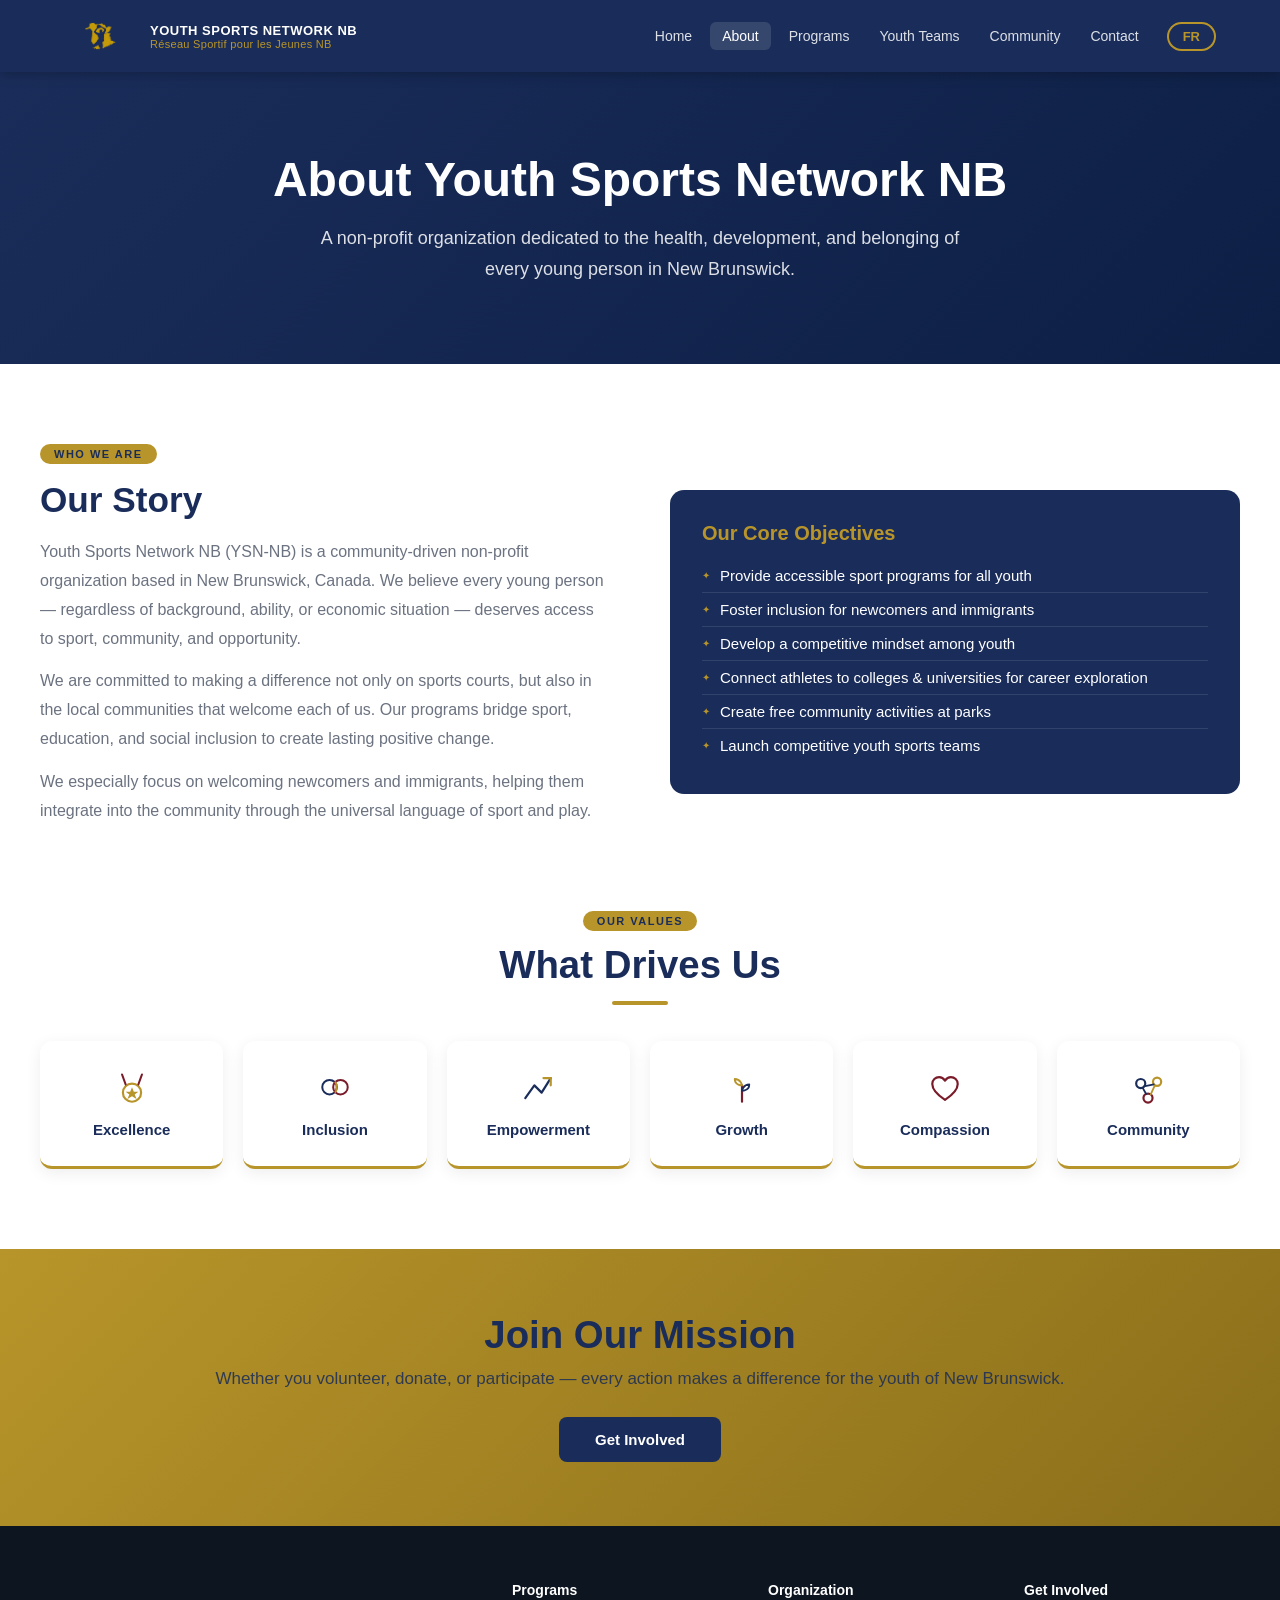
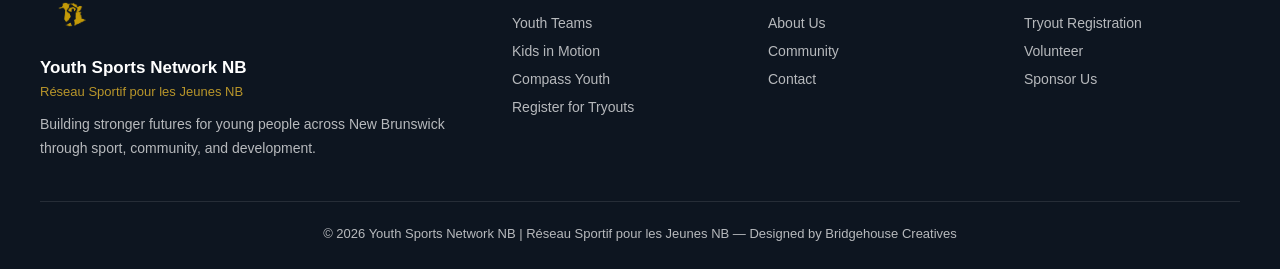
==== commit b8888029: "Add logo image to footer brand block across all pages https://claude.ai/code/session_01Vn1Q6hd7THg7n" ====
--- a/about.html
+++ b/about.html
@@ -145,6 +145,7 @@
 <footer>
   <div class="footer-grid">
     <div class="footer-brand">
+      <img class="footer-logo" src="Youth Sports NB-05.png" alt="Youth Sports Network NB" />
       <div class="brand-name" data-en="Youth Sports Network NB" data-fr="Réseau Sportif pour les Jeunes NB">Youth Sports Network NB</div>
       <div class="brand-fr" data-en="Réseau Sportif pour les Jeunes NB" data-fr="Youth Sports Network NB">Réseau Sportif pour les Jeunes NB</div>
       <p data-en="Building stronger futures for young people across New Brunswick through sport, community, and development." data-fr="Bâtir un avenir meilleur pour les jeunes du Nouveau-Brunswick grâce au sport, à la communauté et au développement.">Building stronger futures for young people across New Brunswick through sport, community, and development.</p>
--- a/style.css
+++ b/style.css
@@ -30,7 +30,7 @@
   padding: 0 24px; height: 72px;
 }
 .logo-wrap { display: flex; align-items: center; gap: 14px; }
-.logo-svg { width: 52px; height: 52px; flex-shrink: 0; object-fit: contain; }
+.logo-svg { width: 72px; height: 72px; flex-shrink: 0; object-fit: contain; }
 .logo-text .en-name { font-size: 13px; font-weight: 700; color: var(--white); letter-spacing:.5px; }
 .logo-text .fr-name { font-size: 11px; color: var(--gold); letter-spacing:.3px; }
 
@@ -257,6 +257,7 @@
 /* ─── Footer ────────────────────────────────────────────────── */
 footer { background: #0d1520; color: rgba(255,255,255,0.7); padding: 56px 24px 28px; }
 .footer-grid { max-width: 1200px; margin: 0 auto; display: grid; grid-template-columns: 2fr 1fr 1fr 1fr; gap: 40px; margin-bottom: 40px; }
+.footer-logo { width: 64px; height: 64px; object-fit: contain; margin-bottom: 12px; }
 .footer-brand .brand-name { color: var(--white); font-size: 17px; font-weight: 800; margin-bottom: 6px; }
 .footer-brand .brand-fr { color: var(--gold); font-size: 13px; margin-bottom: 14px; }
 .footer-brand p { font-size: 14px; line-height: 1.7; }
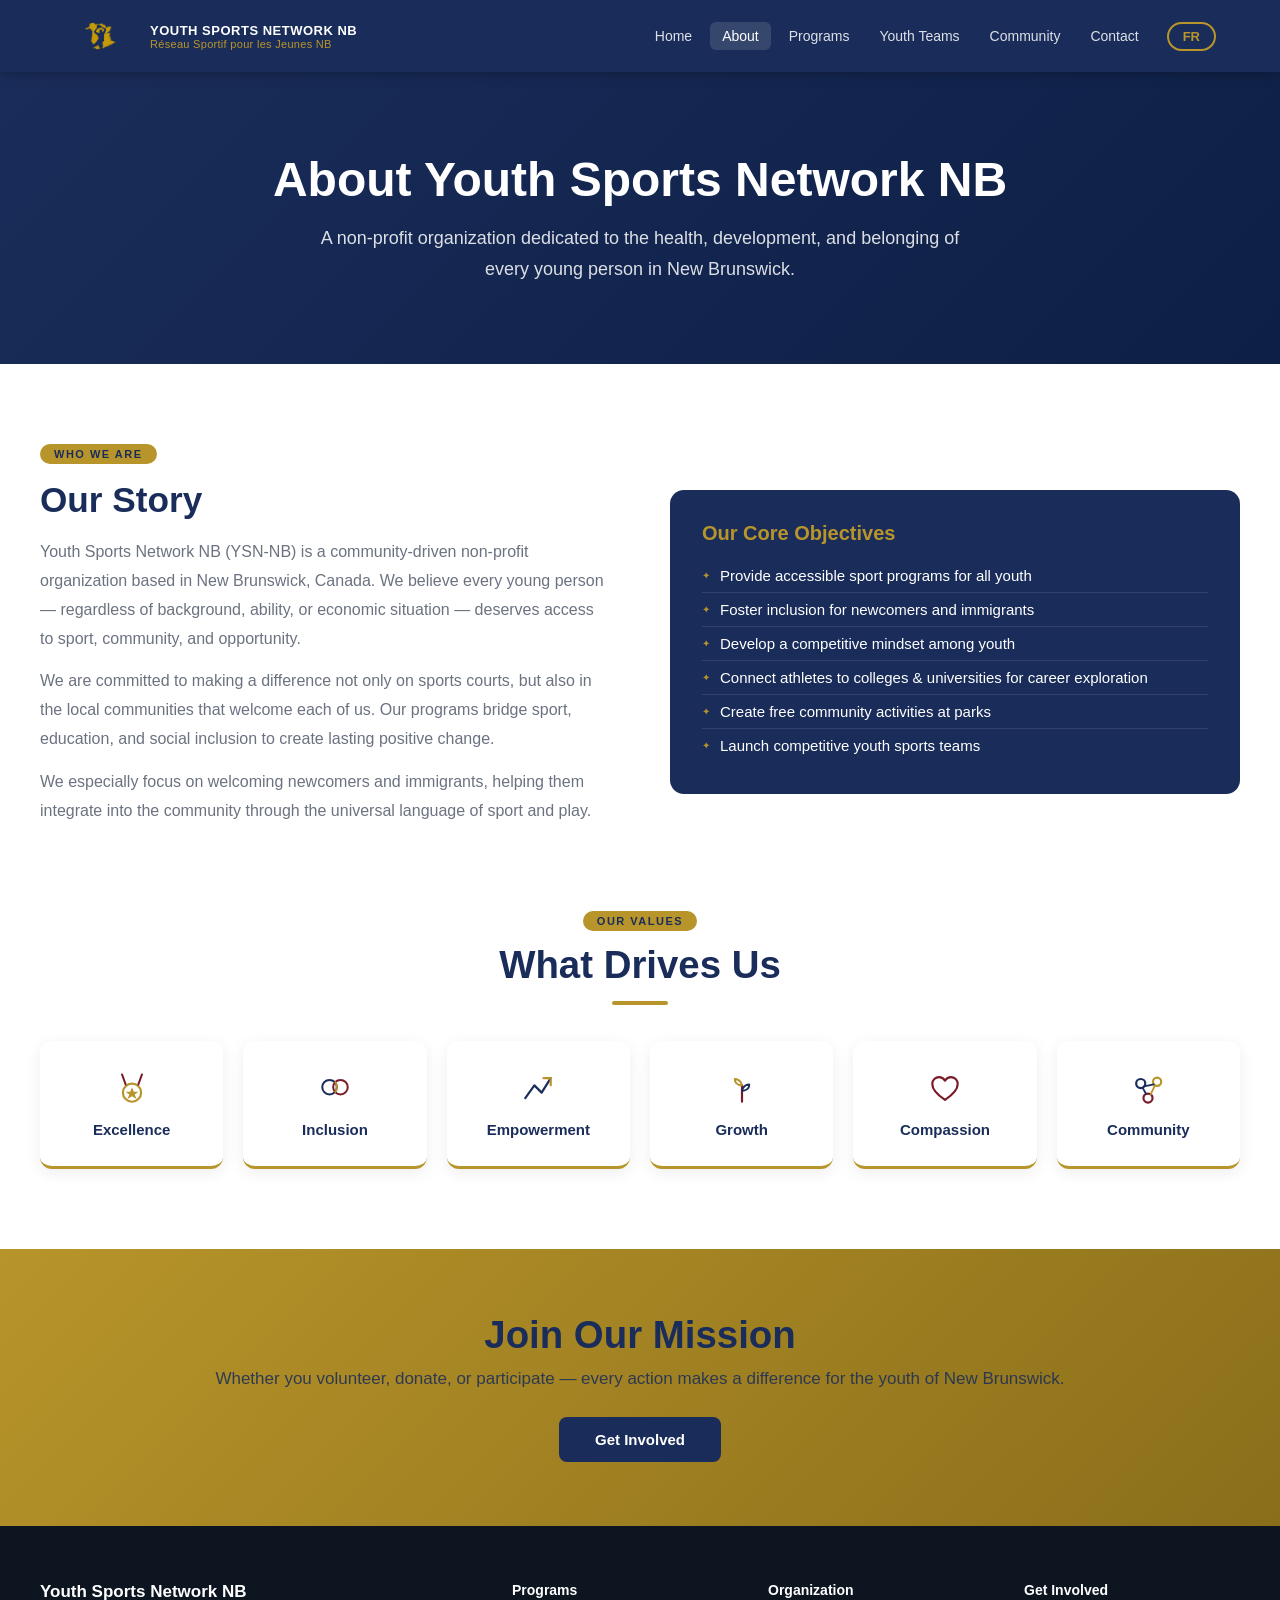
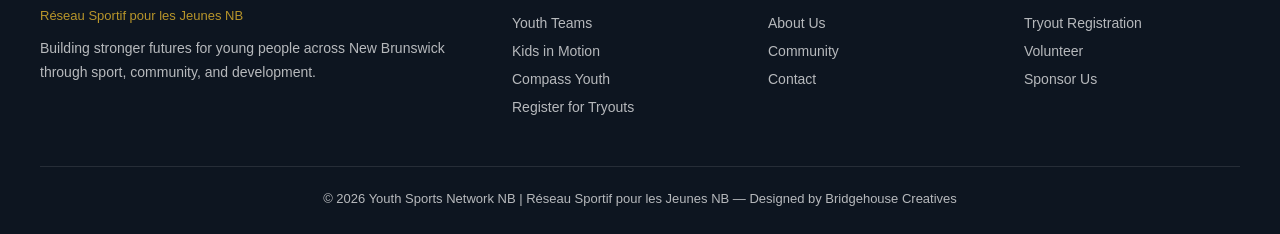
==== commit b2dbaa64: "Remove logo image from footer brand block https://claude.ai/code/session_01Vn1Q6hd7THg7neVy2D62tq" ====
--- a/about.html
+++ b/about.html
@@ -145,7 +145,6 @@
 <footer>
   <div class="footer-grid">
     <div class="footer-brand">
-      <img class="footer-logo" src="Youth Sports NB-05.png" alt="Youth Sports Network NB" />
       <div class="brand-name" data-en="Youth Sports Network NB" data-fr="Réseau Sportif pour les Jeunes NB">Youth Sports Network NB</div>
       <div class="brand-fr" data-en="Réseau Sportif pour les Jeunes NB" data-fr="Youth Sports Network NB">Réseau Sportif pour les Jeunes NB</div>
       <p data-en="Building stronger futures for young people across New Brunswick through sport, community, and development." data-fr="Bâtir un avenir meilleur pour les jeunes du Nouveau-Brunswick grâce au sport, à la communauté et au développement.">Building stronger futures for young people across New Brunswick through sport, community, and development.</p>
--- a/style.css
+++ b/style.css
@@ -257,7 +257,6 @@
 /* ─── Footer ────────────────────────────────────────────────── */
 footer { background: #0d1520; color: rgba(255,255,255,0.7); padding: 56px 24px 28px; }
 .footer-grid { max-width: 1200px; margin: 0 auto; display: grid; grid-template-columns: 2fr 1fr 1fr 1fr; gap: 40px; margin-bottom: 40px; }
-.footer-logo { width: 64px; height: 64px; object-fit: contain; margin-bottom: 12px; }
 .footer-brand .brand-name { color: var(--white); font-size: 17px; font-weight: 800; margin-bottom: 6px; }
 .footer-brand .brand-fr { color: var(--gold); font-size: 13px; margin-bottom: 14px; }
 .footer-brand p { font-size: 14px; line-height: 1.7; }
